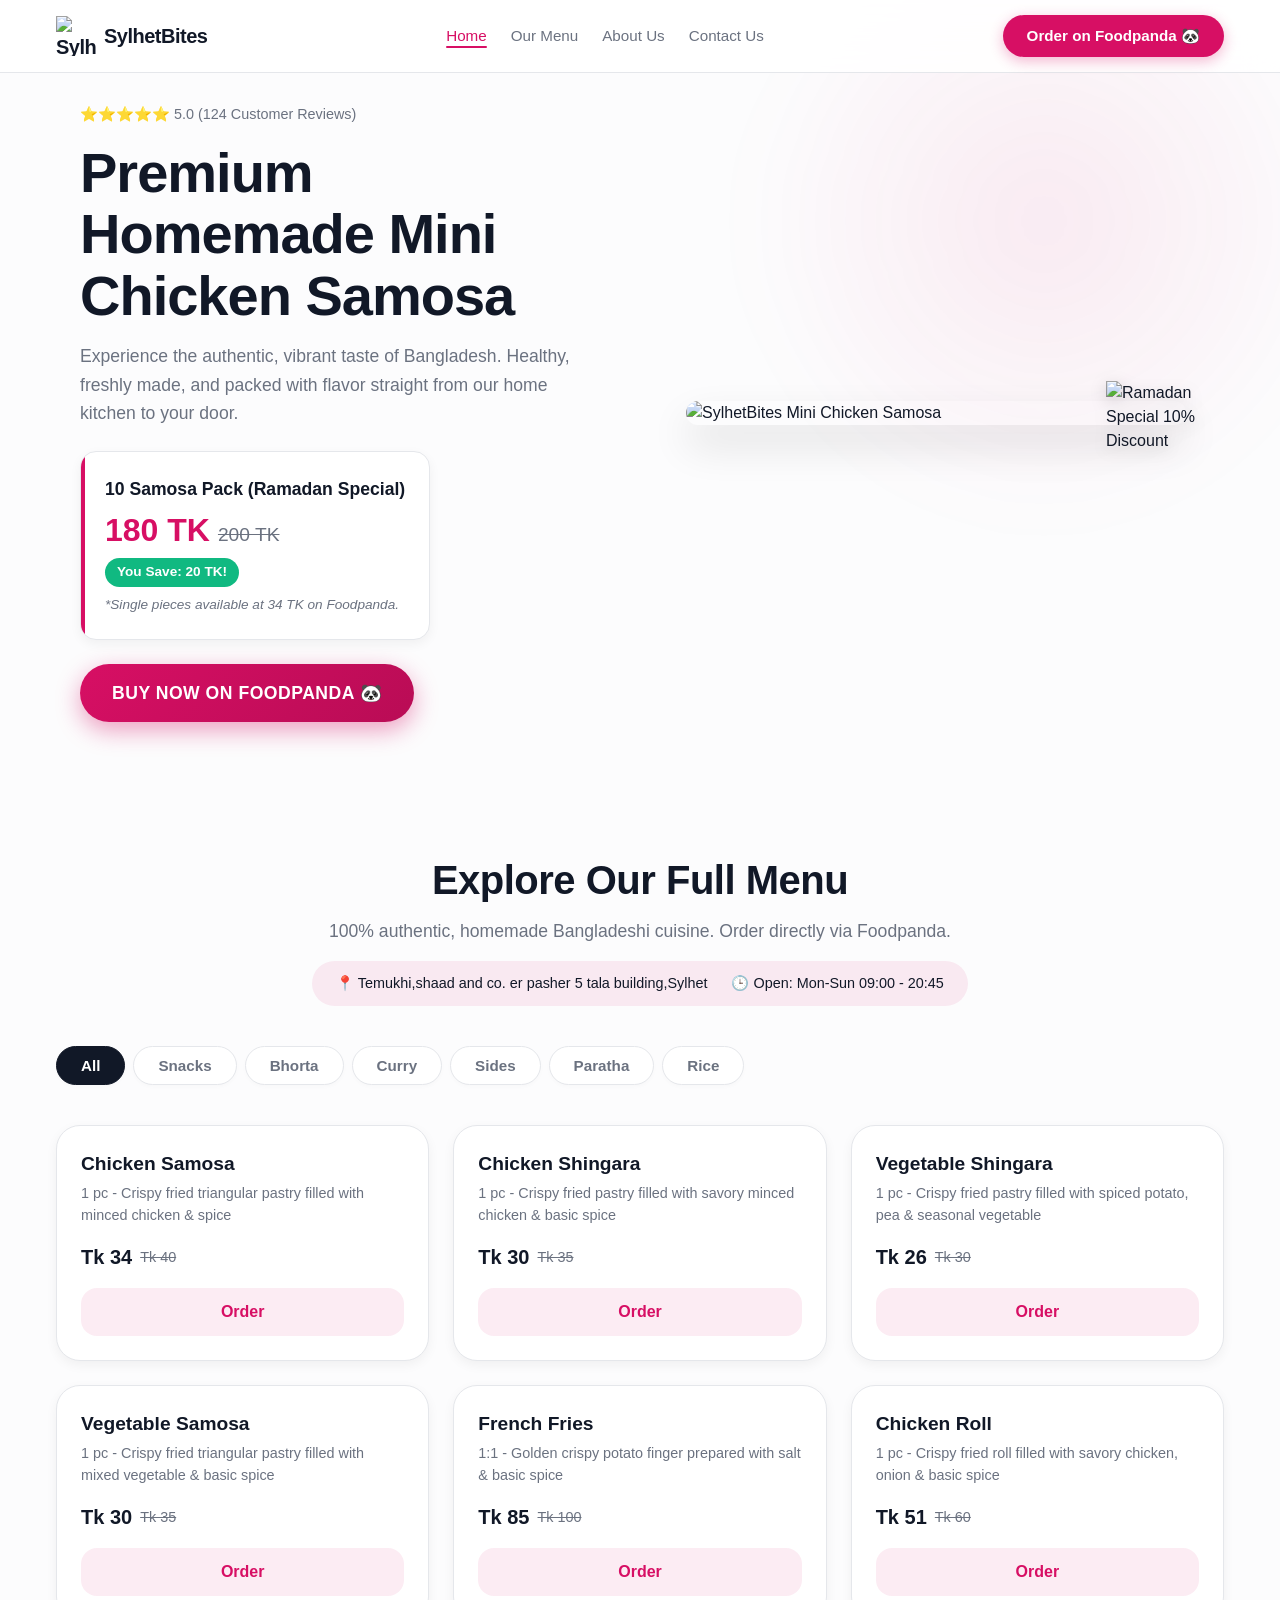
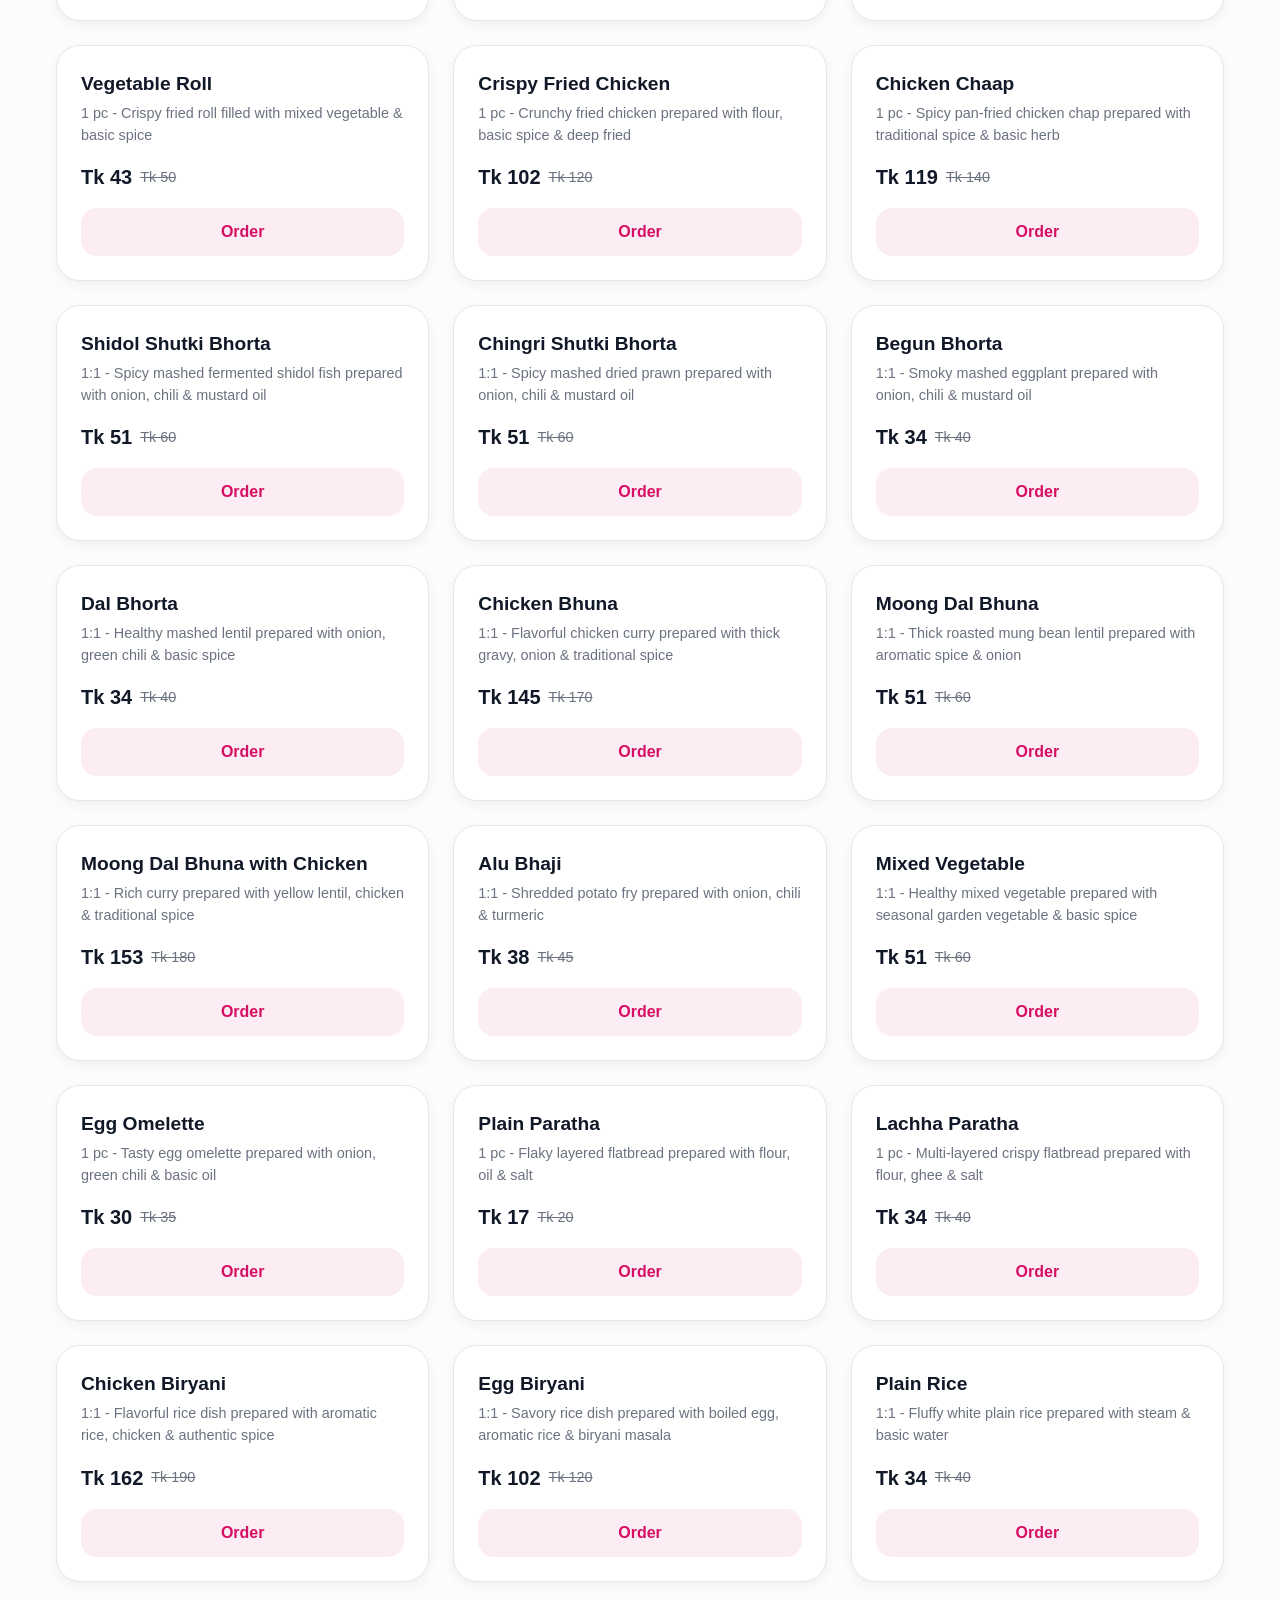
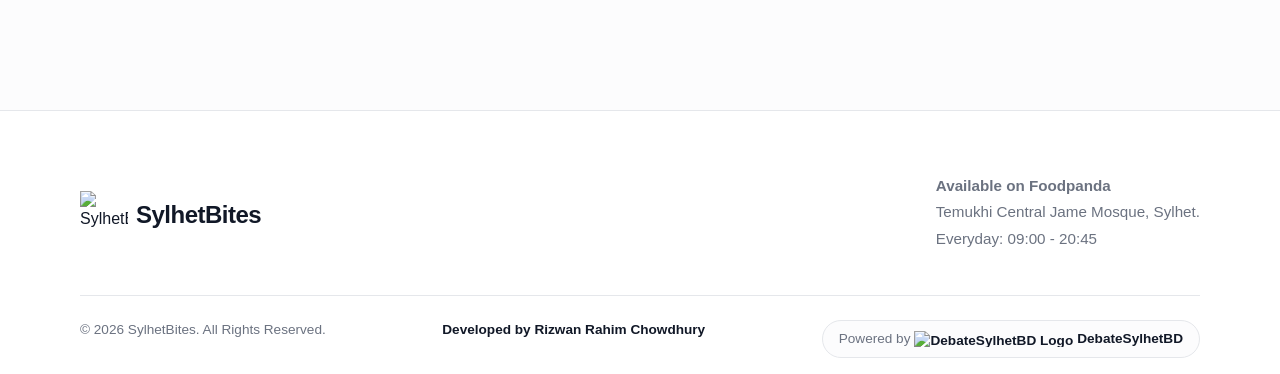
==== index.html @ 57df83c1 "Implement JSON-LD schema for SEO enhancements Add structured data for website and restaurant informa" ====
<!DOCTYPE html>
<html lang="en">
<head>
    <meta charset="UTF-8">
    <meta name="viewport" content="width=device-width, initial-scale=1.0">
    <title>SylhetBites | Authentic Homemade Premium Bangladeshi Food in Sylhet</title>
    
    <meta name="description" content="Order the best vibrant, healthy, homemade food products at a reasonable price in Sylhet. Enjoy our premium mini chicken samosas, biryani, bhorta, and curries directly via Foodpanda!">
    <meta name="keywords" content="SylhetBites, homemade food Sylhet, order food online Sylhet, chicken samosa, biryani Sylhet, Foodpanda Sylhet, Bangladeshi authentic food, healthy snacks">
    <meta name="author" content="Rizwan Rahim Chowdhury">
    <meta name="robots" content="index, follow, max-image-preview:large">
    <link rel="canonical" href="https://sylhetbites.pages.dev/">
    
    <meta property="og:type" content="restaurant.restaurant">
    <meta property="og:url" content="https://sylhetbites.pages.dev/">
    <meta property="og:title" content="SylhetBites - Premium Homemade Food in Sylhet">
    <meta property="og:description" content="Vibrant, Bangladeshi homemade healthy food. Order directly via Foodpanda for fast delivery in Sylhet.">
    <meta property="og:image" content="https://sylhetbites.pages.dev/img/vibrant-bangladeshi-homemade-healthy-mini-chiken-samosa-SylhetBites.png">

    <meta property="twitter:card" content="summary_large_image">
    <meta property="twitter:url" content="https://sylhetbites.pages.dev/">
    <meta property="twitter:title" content="SylhetBites - Premium Homemade Food">
    <meta property="twitter:description" content="Order our famous mini chicken samosas, biryani, and traditional bhortas directly on Foodpanda!">
    <meta property="twitter:image" content="https://sylhetbites.pages.dev/img/vibrant-bangladeshi-homemade-healthy-mini-chiken-samosa-SylhetBites.png">

    <link rel="icon" type="image/png" sizes="16x16" href="https://sylhetbites.pages.dev/img/favicon-16.png">
    <link rel="icon" type="image/png" sizes="32x32" href="https://sylhetbites.pages.dev/img/favicon-32.png">
    <link rel="apple-touch-icon" href="https://sylhetbites.pages.dev/img/apple-touch-icon.png">
    <link rel="icon" sizes="192x192" href="https://sylhetbites.pages.dev/img/logo-192.png">
    <link rel="icon" sizes="512x512" href="https://sylhetbites.pages.dev/img/logo-512.png">
    <link rel="icon" href="https://sylhetbites.pages.dev/img/logo.png" type="image/png">

    <link rel="stylesheet" href="main.css"> <script type="application/ld+json">
    {
      "@context": "https://schema.org",
      "@graph": [
        {
          "@type": "Restaurant",
          "@id": "https://sylhetbites.pages.dev/#restaurant",
          "name": "SylhetBites",
          "image": "https://sylhetbites.pages.dev/img/logo-512.png",
          "url": "https://sylhetbites.pages.dev/",
          "telephone": "Order via Foodpanda",
          "address": {
            "@type": "PostalAddress",
            "streetAddress": "Temukhi Central Jame Mosque",
            "addressLocality": "Sylhet",
            "addressRegion": "Sylhet Division",
            "addressCountry": "BD"
          },
          "geo": {
            "@type": "GeoCoordinates",
            "latitude": "24.8949",
            "longitude": "91.8687"
          },
          "openingHoursSpecification": [
            {
              "@type": "OpeningHoursSpecification",
              "dayOfWeek": ["Monday", "Tuesday", "Wednesday", "Thursday", "Friday", "Saturday", "Sunday"],
              "opens": "09:00",
              "closes": "20:45"
            }
          ],
          "servesCuisine": ["Asian", "Bangladeshi", "Snacks", "Curry"],
          "priceRange": "$",
          "acceptsReservations": "False",
          "menu": "https://www.foodpanda.com.bd/bn/restaurant/k932/sylhetbites"
        },
        {
          "@type": "Product",
          "name": "Healthy Mini Chicken Samosa",
          "image": "https://sylhetbites.pages.dev/img/vibrant-bangladeshi-homemade-healthy-mini-chiken-samosa-SylhetBites.png",
          "description": "Vibrant, Bangladeshi homemade healthy mini chicken samosas.",
          "sku": "SB-SAM-01",
          "offers": {
            "@type": "Offer",
            "url": "https://www.foodpanda.com.bd/bn/restaurant/k932/sylhetbites",
            "priceCurrency": "BDT",
            "price": "34",
            "priceValidUntil": "2026-12-31",
            "itemCondition": "https://schema.org/NewCondition",
            "availability": "https://schema.org/InStock"
          }
        }
      ]
    }
    </script>
    <script type="application/ld+json">
{
  "@context": "https://schema.org",
  "@graph": [
    {
      "@type": "WebSite",
      "@id": "https://sylhetbites.pages.dev/#website",
      "name": "SylhetBites",
      "alternateName": "Sylhet Bites Homemade Food",
      "url": "https://sylhetbites.pages.dev/",
      "publisher": {
        "@id": "https://sylhetbites.pages.dev/#restaurant"
      },
      "potentialAction": {
        "@type": "SearchAction",
        "target": "https://sylhetbites.pages.dev/search?q={search_term_string}",
        "query-input": "required name=search_term_string"
      }
    },
    {
      "@type": "Restaurant",
      "@id": "https://sylhetbites.pages.dev/#restaurant",
      "name": "SylhetBites",
      "image": "https://sylhetbites.pages.dev/img/logo-512.png",
      "url": "https://sylhetbites.pages.dev/",
      "telephone": "Order via Foodpanda",
      "address": {
        "@type": "PostalAddress",
        "streetAddress": "Temukhi Central Jame Mosque",
        "addressLocality": "Sylhet",
        "addressRegion": "Sylhet Division",
        "addressCountry": "BD"
      },
      "geo": {
        "@type": "GeoCoordinates",
        "latitude": "24.8949",
        "longitude": "91.8687"
      },
      "openingHoursSpecification": [
        {
          "@type": "OpeningHoursSpecification",
          "dayOfWeek": ["Monday", "Tuesday", "Wednesday", "Thursday", "Friday", "Saturday", "Sunday"],
          "opens": "09:00",
          "closes": "20:45"
        }
      ],
      "servesCuisine": ["Asian", "Bangladeshi", "Snacks", "Curry"],
      "priceRange": "$",
      "acceptsReservations": "False",
      "hasMenu": {
        "@id": "https://sylhetbites.pages.dev/#menu-data"
      },
      "aggregateRating": {
        "@type": "AggregateRating",
        "ratingValue": "5.0",
        "reviewCount": "124",
        "bestRating": "5",
        "worstRating": "1"
      },
      "review": [
        {
          "@type": "Review",
          "author": {
            "@type": "Person",
            "name": "Verified Customer"
          },
          "datePublished": "2026-03-15",
          "reviewRating": {
            "@type": "Rating",
            "ratingValue": "5"
          },
          "reviewBody": "The best homemade chicken samosas in Sylhet. Fast delivery via Foodpanda!"
        }
      ]
    },
    {
      "@type": "Product",
      "@id": "https://sylhetbites.pages.dev/#featured-product",
      "name": "Healthy Mini Chicken Samosa",
      "image": "https://sylhetbites.pages.dev/img/vibrant-bangladeshi-homemade-healthy-mini-chiken-samosa-SylhetBites.png",
      "description": "Vibrant, Bangladeshi homemade healthy mini chicken samosas.",
      "sku": "SB-SAM-01",
      "offers": {
        "@type": "Offer",
        "url": "https://www.foodpanda.com.bd/bn/restaurant/k932/sylhetbites",
        "priceCurrency": "BDT",
        "price": "34",
        "priceValidUntil": "2026-12-31",
        "itemCondition": "https://schema.org/NewCondition",
        "availability": "https://schema.org/InStock"
      }
    },
    {
      "@type": "BreadcrumbList",
      "@id": "https://sylhetbites.pages.dev/#breadcrumb",
      "itemListElement": [
        {
          "@type": "ListItem",
          "position": 1,
          "name": "Home",
          "item": "https://sylhetbites.pages.dev/"
        },
        {
          "@type": "ListItem",
          "position": 2,
          "name": "Our Menu",
          "item": "https://sylhetbites.pages.dev/#menu"
        }
      ]
    },
    {
      "@type": "FAQPage",
      "@id": "https://sylhetbites.pages.dev/#faq",
      "mainEntity": [
        {
          "@type": "Question",
          "name": "How do I order food from SylhetBites?",
          "acceptedAnswer": {
            "@type": "Answer",
            "text": "We have partnered with Foodpanda for fast and reliable delivery. You can order all our authentic homemade snacks, curries, and biryani directly through our Foodpanda restaurant page."
          }
        },
        {
          "@type": "Question",
          "name": "What are your opening hours in Sylhet?",
          "acceptedAnswer": {
            "@type": "Answer",
            "text": "SylhetBites is open every day from 09:00 AM to 08:45 PM."
          }
        },
        {
          "@type": "Question",
          "name": "Where is SylhetBites located?",
          "acceptedAnswer": {
            "@type": "Answer",
            "text": "Our home-based kitchen is located near the Temukhi Central Jame Mosque in Sylhet, Bangladesh."
          }
        }
      ]
    },
    {
      "@type": "Menu",
      "@id": "https://sylhetbites.pages.dev/#menu-data",
      "name": "SylhetBites Full Foodpanda Menu",
      "url": "https://www.foodpanda.com.bd/bn/restaurant/k932/sylhetbites",
      "hasMenuSection": [
        {
          "@type": "MenuSection",
          "name": "Snacks",
          "hasMenuItem": [
            { "@type": "MenuItem", "name": "Chicken Samosa", "offers": { "@type": "Offer", "price": "34", "priceCurrency": "BDT" } },
            { "@type": "MenuItem", "name": "Chicken Shingara", "offers": { "@type": "Offer", "price": "30", "priceCurrency": "BDT" } },
            { "@type": "MenuItem", "name": "Vegetable Shingara", "offers": { "@type": "Offer", "price": "26", "priceCurrency": "BDT" } },
            { "@type": "MenuItem", "name": "Vegetable Samosa", "offers": { "@type": "Offer", "price": "30", "priceCurrency": "BDT" } },
            { "@type": "MenuItem", "name": "French Fries", "offers": { "@type": "Offer", "price": "85", "priceCurrency": "BDT" } },
            { "@type": "MenuItem", "name": "Chicken Roll", "offers": { "@type": "Offer", "price": "51", "priceCurrency": "BDT" } },
            { "@type": "MenuItem", "name": "Vegetable Roll", "offers": { "@type": "Offer", "price": "43", "priceCurrency": "BDT" } },
            { "@type": "MenuItem", "name": "Crispy Fried Chicken", "offers": { "@type": "Offer", "price": "102", "priceCurrency": "BDT" } },
            { "@type": "MenuItem", "name": "Chicken Chaap", "offers": { "@type": "Offer", "price": "119", "priceCurrency": "BDT" } }
          ]
        },
        {
          "@type": "MenuSection",
          "name": "Bhorta",
          "hasMenuItem": [
            { "@type": "MenuItem", "name": "Shidol Shutki Bhorta", "offers": { "@type": "Offer", "price": "51", "priceCurrency": "BDT" } },
            { "@type": "MenuItem", "name": "Chingri Shutki Bhorta", "offers": { "@type": "Offer", "price": "51", "priceCurrency": "BDT" } },
            { "@type": "MenuItem", "name": "Begun Bhorta", "offers": { "@type": "Offer", "price": "34", "priceCurrency": "BDT" } },
            { "@type": "MenuItem", "name": "Dal Bhorta", "offers": { "@type": "Offer", "price": "34", "priceCurrency": "BDT" } }
          ]
        },
        {
          "@type": "MenuSection",
          "name": "Curry",
          "hasMenuItem": [
            { "@type": "MenuItem", "name": "Chicken Bhuna", "offers": { "@type": "Offer", "price": "145", "priceCurrency": "BDT" } },
            { "@type": "MenuItem", "name": "Moong Dal Bhuna", "offers": { "@type": "Offer", "price": "51", "priceCurrency": "BDT" } },
            { "@type": "MenuItem", "name": "Moong Dal Bhuna with Chicken", "offers": { "@type": "Offer", "price": "153", "priceCurrency": "BDT" } }
          ]
        },
        {
          "@type": "MenuSection",
          "name": "Sides",
          "hasMenuItem": [
            { "@type": "MenuItem", "name": "Alu Bhaji", "offers": { "@type": "Offer", "price": "38", "priceCurrency": "BDT" } },
            { "@type": "MenuItem", "name": "Mixed Vegetable", "offers": { "@type": "Offer", "price": "51", "priceCurrency": "BDT" } },
            { "@type": "MenuItem", "name": "Egg Omelette", "offers": { "@type": "Offer", "price": "30", "priceCurrency": "BDT" } }
          ]
        },
        {
          "@type": "MenuSection",
          "name": "Rice & Paratha",
          "hasMenuItem": [
            { "@type": "MenuItem", "name": "Chicken Biryani", "offers": { "@type": "Offer", "price": "162", "priceCurrency": "BDT" } },
            { "@type": "MenuItem", "name": "Egg Biryani", "offers": { "@type": "Offer", "price": "102", "priceCurrency": "BDT" } },
            { "@type": "MenuItem", "name": "Plain Rice", "offers": { "@type": "Offer", "price": "34", "priceCurrency": "BDT" } },
            { "@type": "MenuItem", "name": "Plain Paratha", "offers": { "@type": "Offer", "price": "17", "priceCurrency": "BDT" } },
            { "@type": "MenuItem", "name": "Lachha Paratha", "offers": { "@type": "Offer", "price": "34", "priceCurrency": "BDT" } }
          ]
        }
      ]
    }
  ]
}
</script>

</head>
<body>

    <nav class="navbar">
        <div class="nav-container">
            <a href="https://sylhetbites.pages.dev/" class="brand">
                <img src="https://sylhetbites.pages.dev/img/logo.png" alt="SylhetBites Logo" class="nav-logo">
                SylhetBites
            </a>
            
            <div class="mobile-menu-btn" id="mobile-menu-btn">
                <span></span><span></span><span></span>
            </div>

            <ul class="nav-links" id="nav-links">
                <li><a href="#home" class="active">Home</a></li>
                <li><a href="#menu">Our Menu</a></li>
                <li><a href="https://sylhetbites.pages.dev/general/about-us/">About Us</a></li>
                <li><a href="https://sylhetbites.pages.dev/general/contact-us/">Contact Us</a></li>
            </ul>
            <a href="https://www.foodpanda.com.bd/bn/restaurant/k932/sylhetbites" target="_blank" class="nav-cta-btn">Order on Foodpanda 🐼</a>
        </div>
    </nav>

    <main id="home" class="hero-section">
        <div class="bg-watermark"></div>
        <div class="container hero-grid">
            <div class="product-image-container">
                <img src="https://sylhetbites.pages.dev/img/vibrant-bangladeshi-homemade-healthy-mini-chiken-samosa-SylhetBites.png" alt="SylhetBites Mini Chicken Samosa" class="main-product-img">
                <img src="https://i.imgur.com/lBrwXl2.png" alt="Ramadan Special 10% Discount" class="promo-badge">
            </div>

            <div class="product-info">
                <div class="rating">⭐⭐⭐⭐⭐ <span class="rating-text">5.0 (124 Customer Reviews)</span></div>
                <h1 class="product-title">Premium Homemade Mini Chicken Samosa</h1>
                <p class="product-desc">Experience the authentic, vibrant taste of Bangladesh. Healthy, freshly made, and packed with flavor straight from our home kitchen to your door.</p>
                
                <div class="price-box">
                    <span class="pack-size">10 Samosa Pack (Ramadan Special)</span>
                    <div class="prices">
                        <span class="current-price">180 TK</span>
                        <span class="regular-price">200 TK</span>
                    </div>
                    <span class="save-badge">You Save: 20 TK!</span>
                    <p class="delivery-note">*Single pieces available at 34 TK on Foodpanda.</p>
                </div>

                <a href="https://www.foodpanda.com.bd/bn/restaurant/k932/sylhetbites" target="_blank" class="hero-cta-btn">
                    Buy Now on Foodpanda 🐼
                </a>
            </div>
        </div>
    </main>

    <section id="menu" class="menu-section container">
        <div class="section-header">
            <h2>Explore Our Full Menu</h2>
            <p>100% authentic, homemade Bangladeshi cuisine. Order directly via Foodpanda.</p>
            <div class="restaurant-info">
                <span>📍 Temukhi,shaad and co. er pasher 5 tala building,Sylhet</span>
                <span>🕒 Open: Mon-Sun 09:00 - 20:45</span>
            </div>
        </div>

        <div class="menu-filters">
            <button class="filter-btn active" data-filter="all">All</button>
            <button class="filter-btn" data-filter="snacks">Snacks</button>
            <button class="filter-btn" data-filter="bhorta">Bhorta</button>
            <button class="filter-btn" data-filter="curry">Curry</button>
            <button class="filter-btn" data-filter="sides">Sides</button>
            <button class="filter-btn" data-filter="paratha">Paratha</button>
            <button class="filter-btn" data-filter="rice">Rice</button>
        </div>

        <div class="menu-grid" id="menu-grid">
            <div class="menu-item" data-category="snacks">
                <h3>Chicken Samosa</h3>
                <p>1 pc - Crispy fried triangular pastry filled with minced chicken & spice</p>
                <div class="price-wrap">
                    <span class="price-discount">Tk 34</span>
                    <span class="price-regular">Tk 40</span>
                </div>
                <a href="https://www.foodpanda.com.bd/bn/restaurant/k932/sylhetbites" target="_blank" class="item-order-btn">Order</a>
            </div>
            <div class="menu-item" data-category="snacks">
                <h3>Chicken Shingara</h3>
                <p>1 pc - Crispy fried pastry filled with savory minced chicken & basic spice</p>
                <div class="price-wrap">
                    <span class="price-discount">Tk 30</span>
                    <span class="price-regular">Tk 35</span>
                </div>
                <a href="https://www.foodpanda.com.bd/bn/restaurant/k932/sylhetbites" target="_blank" class="item-order-btn">Order</a>
            </div>
            <div class="menu-item" data-category="snacks">
                <h3>Vegetable Shingara</h3>
                <p>1 pc - Crispy fried pastry filled with spiced potato, pea & seasonal vegetable</p>
                <div class="price-wrap">
                    <span class="price-discount">Tk 26</span>
                    <span class="price-regular">Tk 30</span>
                </div>
                <a href="https://www.foodpanda.com.bd/bn/restaurant/k932/sylhetbites" target="_blank" class="item-order-btn">Order</a>
            </div>
            <div class="menu-item" data-category="snacks">
                <h3>Vegetable Samosa</h3>
                <p>1 pc - Crispy fried triangular pastry filled with mixed vegetable & basic spice</p>
                <div class="price-wrap">
                    <span class="price-discount">Tk 30</span>
                    <span class="price-regular">Tk 35</span>
                </div>
                <a href="https://www.foodpanda.com.bd/bn/restaurant/k932/sylhetbites" target="_blank" class="item-order-btn">Order</a>
            </div>
            <div class="menu-item" data-category="snacks">
                <h3>French Fries</h3>
                <p>1:1 - Golden crispy potato finger prepared with salt & basic spice</p>
                <div class="price-wrap">
                    <span class="price-discount">Tk 85</span>
                    <span class="price-regular">Tk 100</span>
                </div>
                <a href="https://www.foodpanda.com.bd/bn/restaurant/k932/sylhetbites" target="_blank" class="item-order-btn">Order</a>
            </div>
            <div class="menu-item" data-category="snacks">
                <h3>Chicken Roll</h3>
                <p>1 pc - Crispy fried roll filled with savory chicken, onion & basic spice</p>
                <div class="price-wrap">
                    <span class="price-discount">Tk 51</span>
                    <span class="price-regular">Tk 60</span>
                </div>
                <a href="https://www.foodpanda.com.bd/bn/restaurant/k932/sylhetbites" target="_blank" class="item-order-btn">Order</a>
            </div>
            <div class="menu-item" data-category="snacks">
                <h3>Vegetable Roll</h3>
                <p>1 pc - Crispy fried roll filled with mixed vegetable & basic spice</p>
                <div class="price-wrap">
                    <span class="price-discount">Tk 43</span>
                    <span class="price-regular">Tk 50</span>
                </div>
                <a href="https://www.foodpanda.com.bd/bn/restaurant/k932/sylhetbites" target="_blank" class="item-order-btn">Order</a>
            </div>
            <div class="menu-item" data-category="snacks">
                <h3>Crispy Fried Chicken</h3>
                <p>1 pc - Crunchy fried chicken prepared with flour, basic spice & deep fried</p>
                <div class="price-wrap">
                    <span class="price-discount">Tk 102</span>
                    <span class="price-regular">Tk 120</span>
                </div>
                <a href="https://www.foodpanda.com.bd/bn/restaurant/k932/sylhetbites" target="_blank" class="item-order-btn">Order</a>
            </div>
            <div class="menu-item" data-category="snacks">
                <h3>Chicken Chaap</h3>
                <p>1 pc - Spicy pan-fried chicken chap prepared with traditional spice & basic herb</p>
                <div class="price-wrap">
                    <span class="price-discount">Tk 119</span>
                    <span class="price-regular">Tk 140</span>
                </div>
                <a href="https://www.foodpanda.com.bd/bn/restaurant/k932/sylhetbites" target="_blank" class="item-order-btn">Order</a>
            </div>

            <div class="menu-item" data-category="bhorta">
                <h3>Shidol Shutki Bhorta</h3>
                <p>1:1 - Spicy mashed fermented shidol fish prepared with onion, chili & mustard oil</p>
                <div class="price-wrap">
                    <span class="price-discount">Tk 51</span>
                    <span class="price-regular">Tk 60</span>
                </div>
                <a href="https://www.foodpanda.com.bd/bn/restaurant/k932/sylhetbites" target="_blank" class="item-order-btn">Order</a>
            </div>
            <div class="menu-item" data-category="bhorta">
                <h3>Chingri Shutki Bhorta</h3>
                <p>1:1 - Spicy mashed dried prawn prepared with onion, chili & mustard oil</p>
                <div class="price-wrap">
                    <span class="price-discount">Tk 51</span>
                    <span class="price-regular">Tk 60</span>
                </div>
                <a href="https://www.foodpanda.com.bd/bn/restaurant/k932/sylhetbites" target="_blank" class="item-order-btn">Order</a>
            </div>
            <div class="menu-item" data-category="bhorta">
                <h3>Begun Bhorta</h3>
                <p>1:1 - Smoky mashed eggplant prepared with onion, chili & mustard oil</p>
                <div class="price-wrap">
                    <span class="price-discount">Tk 34</span>
                    <span class="price-regular">Tk 40</span>
                </div>
                <a href="https://www.foodpanda.com.bd/bn/restaurant/k932/sylhetbites" target="_blank" class="item-order-btn">Order</a>
            </div>
            <div class="menu-item" data-category="bhorta">
                <h3>Dal Bhorta</h3>
                <p>1:1 - Healthy mashed lentil prepared with onion, green chili & basic spice</p>
                <div class="price-wrap">
                    <span class="price-discount">Tk 34</span>
                    <span class="price-regular">Tk 40</span>
                </div>
                <a href="https://www.foodpanda.com.bd/bn/restaurant/k932/sylhetbites" target="_blank" class="item-order-btn">Order</a>
            </div>

            <div class="menu-item" data-category="curry">
                <h3>Chicken Bhuna</h3>
                <p>1:1 - Flavorful chicken curry prepared with thick gravy, onion & traditional spice</p>
                <div class="price-wrap">
                    <span class="price-discount">Tk 145</span>
                    <span class="price-regular">Tk 170</span>
                </div>
                <a href="https://www.foodpanda.com.bd/bn/restaurant/k932/sylhetbites" target="_blank" class="item-order-btn">Order</a>
            </div>
            <div class="menu-item" data-category="curry">
                <h3>Moong Dal Bhuna</h3>
                <p>1:1 - Thick roasted mung bean lentil prepared with aromatic spice & onion</p>
                <div class="price-wrap">
                    <span class="price-discount">Tk 51</span>
                    <span class="price-regular">Tk 60</span>
                </div>
                <a href="https://www.foodpanda.com.bd/bn/restaurant/k932/sylhetbites" target="_blank" class="item-order-btn">Order</a>
            </div>
            <div class="menu-item" data-category="curry">
                <h3>Moong Dal Bhuna with Chicken</h3>
                <p>1:1 - Rich curry prepared with yellow lentil, chicken & traditional spice</p>
                <div class="price-wrap">
                    <span class="price-discount">Tk 153</span>
                    <span class="price-regular">Tk 180</span>
                </div>
                <a href="https://www.foodpanda.com.bd/bn/restaurant/k932/sylhetbites" target="_blank" class="item-order-btn">Order</a>
            </div>

            <div class="menu-item" data-category="sides">
                <h3>Alu Bhaji</h3>
                <p>1:1 - Shredded potato fry prepared with onion, chili & turmeric</p>
                <div class="price-wrap">
                    <span class="price-discount">Tk 38</span>
                    <span class="price-regular">Tk 45</span>
                </div>
                <a href="https://www.foodpanda.com.bd/bn/restaurant/k932/sylhetbites" target="_blank" class="item-order-btn">Order</a>
            </div>
            <div class="menu-item" data-category="sides">
                <h3>Mixed Vegetable</h3>
                <p>1:1 - Healthy mixed vegetable prepared with seasonal garden vegetable & basic spice</p>
                <div class="price-wrap">
                    <span class="price-discount">Tk 51</span>
                    <span class="price-regular">Tk 60</span>
                </div>
                <a href="https://www.foodpanda.com.bd/bn/restaurant/k932/sylhetbites" target="_blank" class="item-order-btn">Order</a>
            </div>
            <div class="menu-item" data-category="sides">
                <h3>Egg Omelette</h3>
                <p>1 pc - Tasty egg omelette prepared with onion, green chili & basic oil</p>
                <div class="price-wrap">
                    <span class="price-discount">Tk 30</span>
                    <span class="price-regular">Tk 35</span>
                </div>
                <a href="https://www.foodpanda.com.bd/bn/restaurant/k932/sylhetbites" target="_blank" class="item-order-btn">Order</a>
            </div>

            <div class="menu-item" data-category="paratha">
                <h3>Plain Paratha</h3>
                <p>1 pc - Flaky layered flatbread prepared with flour, oil & salt</p>
                <div class="price-wrap">
                    <span class="price-discount">Tk 17</span>
                    <span class="price-regular">Tk 20</span>
                </div>
                <a href="https://www.foodpanda.com.bd/bn/restaurant/k932/sylhetbites" target="_blank" class="item-order-btn">Order</a>
            </div>
            <div class="menu-item" data-category="paratha">
                <h3>Lachha Paratha</h3>
                <p>1 pc - Multi-layered crispy flatbread prepared with flour, ghee & salt</p>
                <div class="price-wrap">
                    <span class="price-discount">Tk 34</span>
                    <span class="price-regular">Tk 40</span>
                </div>
                <a href="https://www.foodpanda.com.bd/bn/restaurant/k932/sylhetbites" target="_blank" class="item-order-btn">Order</a>
            </div>

            <div class="menu-item" data-category="rice">
                <h3>Chicken Biryani</h3>
                <p>1:1 - Flavorful rice dish prepared with aromatic rice, chicken & authentic spice</p>
                <div class="price-wrap">
                    <span class="price-discount">Tk 162</span>
                    <span class="price-regular">Tk 190</span>
                </div>
                <a href="https://www.foodpanda.com.bd/bn/restaurant/k932/sylhetbites" target="_blank" class="item-order-btn">Order</a>
            </div>
            <div class="menu-item" data-category="rice">
                <h3>Egg Biryani</h3>
                <p>1:1 - Savory rice dish prepared with boiled egg, aromatic rice & biryani masala</p>
                <div class="price-wrap">
                    <span class="price-discount">Tk 102</span>
                    <span class="price-regular">Tk 120</span>
                </div>
                <a href="https://www.foodpanda.com.bd/bn/restaurant/k932/sylhetbites" target="_blank" class="item-order-btn">Order</a>
            </div>
            <div class="menu-item" data-category="rice">
                <h3>Plain Rice</h3>
                <p>1:1 - Fluffy white plain rice prepared with steam & basic water</p>
                <div class="price-wrap">
                    <span class="price-discount">Tk 34</span>
                    <span class="price-regular">Tk 40</span>
                </div>
                <a href="https://www.foodpanda.com.bd/bn/restaurant/k932/sylhetbites" target="_blank" class="item-order-btn">Order</a>
            </div>

        </div>
    </section>

    <footer class="main-footer">
        <div class="footer-content container">
            <div class="footer-top">
                <div class="brand-footer">
                    <img src="https://sylhetbites.pages.dev/img/logo.png" alt="SylhetBites" class="footer-brand-img">
                    <h3>SylhetBites</h3>
                </div>
                <div class="footer-links">
                    <p><strong>Available on Foodpanda</strong></p>
                    <p>Temukhi Central Jame Mosque, Sylhet.</p>
                    <p>Everyday: 09:00 - 20:45</p>
                </div>
            </div>
            <hr>
            <div class="footer-bottom">
                <p>&copy; 2026 SylhetBites. All Rights Reserved.</p>
                <p class="author">Developed by Rizwan Rahim Chowdhury</p>
                <div class="powered-by">
                    <span>Powered by</span>
                    <a href="https://debatesylhetbd.onrender.com" target="_blank">
                        <img src="https://debatesylhetbd.onrender.com/logo.png" alt="DebateSylhetBD Logo" class="footer-logo">
                        DebateSylhetBD
                    </a>
                </div>
            </div>
        </div>
    </footer>

    <script src="main.js"></script>
</body>
</html>
---- main.css ----
/* ==========================================================================
   SylhetBites - Ultra-Premium Production Stylesheet
   Author: Rizwan Rahim Chowdhury
   Version: 1.0.0
   Description: World-class, mobile-first, highly optimized CSS for Cloudflare Pages.
   Features: Glassmorphism, CSS Variables, Dark Mode, App-like UI, Fluid Typography.
   ========================================================================== */

/* --- 1. CSS Variables & Theme Configuration --- */
:root {
  /* Color Palette - Inspired by premium food apps (Foodpanda/Apple) */
  --color-primary: #d70f64;       /* Foodpanda vibrant pink/red */
  --color-primary-hover: #b90c55;
  --color-primary-light: rgba(215, 15, 100, 0.08);
  --color-secondary: #0f172a;     /* Deep elegant dark */
  --color-accent: #f59e0b;        /* Warm gold for ratings/badges */
  --color-success: #10b981;
  
  /* Light Theme Defaults */
  --bg-main: #fcfcfd;
  --bg-surface: #ffffff;
  --bg-glass: rgba(255, 255, 255, 0.85);
  --text-main: #111827;
  --text-muted: #6b7280;
  --border-color: #e5e7eb;
  
  /* Shadows - Soft, Apple-like elevation */
  --shadow-sm: 0 2px 4px rgba(0, 0, 0, 0.02);
  --shadow-md: 0 4px 12px rgba(0, 0, 0, 0.05);
  --shadow-lg: 0 12px 24px rgba(0, 0, 0, 0.08);
  --shadow-hover: 0 20px 40px rgba(0, 0, 0, 0.12);
  
  /* Typography */
  --font-sans: -apple-system, BlinkMacSystemFont, "SF Pro Text", "Segoe UI", Roboto, Helvetica, Arial, sans-serif;
  
  /* Border Radius - Modern rounded UI */
  --radius-sm: 8px;
  --radius-md: 16px;
  --radius-lg: 24px;
  --radius-pill: 9999px;
  
  /* Spacing & Layout */
  --space-xs: 4px;
  --space-sm: 8px;
  --space-md: 16px;
  --space-lg: 24px;
  --space-xl: 40px;
  --space-2xl: 64px;
  --max-width: 1200px;
  
  /* Transitions */
  --transition-fast: 0.15s ease;
  --transition-normal: 0.3s cubic-bezier(0.4, 0, 0.2, 1);
  --transition-bounce: 0.5s cubic-bezier(0.34, 1.56, 0.64, 1);
}

/* --- Dark Mode Auto-Switch --- */
@media (prefers-color-scheme: dark) {
  :root {
    --bg-main: #0b0f19;
    --bg-surface: #131b2c;
    --bg-glass: rgba(11, 15, 25, 0.85);
    --text-main: #f8fafc;
    --text-muted: #94a3b8;
    --border-color: #1e293b;
    --shadow-sm: 0 2px 4px rgba(0, 0, 0, 0.2);
    --shadow-md: 0 4px 12px rgba(0, 0, 0, 0.3);
    --shadow-lg: 0 12px 24px rgba(0, 0, 0, 0.4);
    --shadow-hover: 0 20px 40px rgba(0, 0, 0, 0.5);
    --color-primary-light: rgba(215, 15, 100, 0.15);
  }
}

/* --- 2. CSS Reset & Base Styles --- */
*, *::before, *::after {
  box-sizing: border-box;
  margin: 0;
  padding: 0;
}

html {
  font-family: var(--font-sans);
  scroll-behavior: smooth;
  -webkit-font-smoothing: antialiased;
  -moz-osx-font-smoothing: grayscale;
  background-color: var(--bg-main);
  color: var(--text-main);
  line-height: 1.5;
}

body {
  overflow-x: hidden;
}

a {
  text-decoration: none;
  color: inherit;
  transition: var(--transition-normal);
}

img {
  max-width: 100%;
  height: auto;
  display: block;
}

button {
  font-family: inherit;
  cursor: pointer;
  border: none;
  background: none;
}

button:focus-visible, a:focus-visible {
  outline: 2px solid var(--color-primary);
  outline-offset: 4px;
}

/* --- 3. Layout Utilities --- */
.container {
  width: 100%;
  max-width: var(--max-width);
  margin: 0 auto;
  padding: 0 var(--space-md);
}

@media (min-width: 768px) {
  .container { padding: 0 var(--space-lg); }
}

@media (min-width: 1024px) {
  .container { padding: 0 var(--space-xl); }
}

/* --- 4. Animations --- */
@keyframes fadeInUp {
  from { opacity: 0; transform: translateY(20px); }
  to { opacity: 1; transform: translateY(0); }
}

@keyframes float {
  0% { transform: translateY(0px); }
  50% { transform: translateY(-10px); }
  100% { transform: translateY(0px); }
}

/* --- 5. Components --- */

/* Navbar (Glassmorphism) */
.navbar {
  position: fixed;
  top: 0;
  left: 0;
  width: 100%;
  background: var(--bg-glass);
  backdrop-filter: blur(16px);
  -webkit-backdrop-filter: blur(16px);
  border-bottom: 1px solid var(--border-color);
  z-index: 1000;
  transition: var(--transition-normal);
}

.nav-container {
  display: flex;
  align-items: center;
  justify-content: space-between;
  height: 72px;
  max-width: var(--max-width);
  margin: 0 auto;
  padding: 0 var(--space-md);
}

.brand {
  display: flex;
  align-items: center;
  gap: var(--space-sm);
  font-size: 1.25rem;
  font-weight: 700;
  color: var(--text-main);
  letter-spacing: -0.5px;
}

.nav-logo {
  height: 40px;
  width: 40px;
  object-fit: contain;
}

.nav-links {
  display: none; /* Mobile first: hidden by default */
  list-style: none;
  gap: var(--space-lg);
}
.nav-links.active {
  display: flex;
  flex-direction: column;
  position: absolute;
  top: 72px;
  left: 0;
  width: 100%;
  background: var(--bg-surface);
  padding: 20px;
  gap: 16px;
  box-shadow: var(--shadow-lg);
  z-index: 999;
}
.nav-links a {
  font-weight: 500;
  color: var(--text-muted);
  font-size: 0.95rem;
  position: relative;
}

.nav-links a:hover, .nav-links a.active {
  color: var(--color-primary);
}

.nav-links a::after {
  content: '';
  position: absolute;
  bottom: -4px;
  left: 0;
  width: 0%;
  height: 2px;
  background-color: var(--color-primary);
  transition: var(--transition-normal);
  border-radius: var(--radius-pill);
}

.nav-links a:hover::after, .nav-links a.active::after {
  width: 100%;
}

.nav-cta-btn {
  display: none;
  background-color: var(--color-primary);
  color: #ffffff !important;
  padding: 10px 24px;
  border-radius: var(--radius-pill);
  font-weight: 600;
  font-size: 0.95rem;
  box-shadow: 0 4px 14px rgba(215, 15, 100, 0.3);
  transition: var(--transition-normal);
}

.nav-cta-btn:hover {
  background-color: var(--color-primary-hover);
  transform: translateY(-2px);
  box-shadow: 0 6px 20px rgba(215, 15, 100, 0.4);
}

/* Mobile Menu Button */
.mobile-menu-btn {
  display: flex;
  flex-direction: column;
  gap: 5px;
  cursor: pointer;
  padding: 5px;
}

.mobile-menu-btn span {
  display: block;
  width: 24px;
  height: 2px;
  background-color: var(--text-main);
  border-radius: var(--radius-pill);
  transition: var(--transition-normal);
}

/* Hero Section */
.hero-section {
  padding-top: 104px; /* Account for sticky nav */
  padding-bottom: var(--space-2xl);
  position: relative;
  overflow: hidden;
}

.bg-watermark {
  position: absolute;
  top: -10%;
  right: -5%;
  width: 600px;
  height: 600px;
  background: radial-gradient(circle, var(--color-primary-light) 0%, transparent 70%);
  border-radius: 50%;
  z-index: -1;
  filter: blur(40px);
}

.hero-grid {
  display: grid;
  grid-template-columns: 1fr;
  gap: var(--space-xl);
  align-items: center;
  animation: fadeInUp 0.8s ease-out;
}

.product-image-container {
  position: relative;
  width: 100%;
  max-width: 500px;
  margin: 0 auto;
}

.main-product-img {
  width: 100%;
  height: auto;
  border-radius: var(--radius-lg);
  box-shadow: var(--shadow-hover);
  animation: float 6s ease-in-out infinite;
  object-fit: cover;
}

.promo-badge {
  position: absolute;
  top: -20px;
  right: -20px;
  width: 100px;
  filter: drop-shadow(0 4px 8px rgba(0,0,0,0.15));
  animation: float 4s ease-in-out infinite reverse;
}

.product-info {
  display: flex;
  flex-direction: column;
  gap: var(--space-md);
}

.rating {
  font-size: 0.9rem;
  color: var(--color-accent);
  display: flex;
  align-items: center;
  gap: var(--space-xs);
  font-weight: 600;
}

.rating-text {
  color: var(--text-muted);
  font-weight: 400;
}

.product-title {
  font-size: clamp(2rem, 5vw, 3.5rem);
  line-height: 1.1;
  font-weight: 800;
  letter-spacing: -1px;
  color: var(--text-main);
}

.product-desc {
  font-size: 1.1rem;
  color: var(--text-muted);
  line-height: 1.6;
  max-width: 90%;
}

.price-box {
  background: var(--bg-surface);
  border: 1px solid var(--border-color);
  border-radius: var(--radius-md);
  padding: var(--space-lg);
  box-shadow: var(--shadow-md);
  margin-top: var(--space-sm);
  position: relative;
  overflow: hidden;
}

.price-box::before {
  content: '';
  position: absolute;
  top: 0; left: 0; width: 4px; height: 100%;
  background: var(--color-primary);
}

.pack-size {
  display: block;
  font-weight: 600;
  font-size: 1.1rem;
  margin-bottom: var(--space-xs);
  color: var(--text-main);
}

.prices {
  display: flex;
  align-items: baseline;
  gap: var(--space-sm);
  margin-bottom: var(--space-xs);
}

.current-price {
  font-size: 2rem;
  font-weight: 800;
  color: var(--color-primary);
}

.regular-price {
  font-size: 1.2rem;
  color: var(--text-muted);
  text-decoration: line-through;
}

.save-badge {
  display: inline-block;
  background: var(--color-success);
  color: white;
  padding: 4px 12px;
  border-radius: var(--radius-pill);
  font-size: 0.85rem;
  font-weight: 700;
  margin-bottom: var(--space-sm);
}

.delivery-note {
  font-size: 0.85rem;
  color: var(--text-muted);
  font-style: italic;
}

.hero-cta-btn {
  display: inline-flex;
  align-items: center;
  justify-content: center;
  background: linear-gradient(135deg, var(--color-primary) 0%, var(--color-primary-hover) 100%);
  color: #ffffff !important;
  padding: 16px 32px;
  border-radius: var(--radius-pill);
  font-size: 1.1rem;
  font-weight: 700;
  text-transform: uppercase;
  letter-spacing: 0.5px;
  box-shadow: 0 8px 24px rgba(215, 15, 100, 0.4);
  transition: var(--transition-bounce);
  margin-top: var(--space-sm);
  width: 100%;
  max-width: 350px;
}

.hero-cta-btn:hover {
  transform: translateY(-4px) scale(1.02);
  box-shadow: 0 12px 32px rgba(215, 15, 100, 0.5);
}

/* Menu Section */
.menu-section {
  padding: var(--space-2xl) var(--space-md);
}

.section-header {
  text-align: center;
  margin-bottom: var(--space-xl);
}

.section-header h2 {
  font-size: clamp(2rem, 4vw, 2.5rem);
  font-weight: 800;
  letter-spacing: -0.5px;
  margin-bottom: var(--space-sm);
}

.section-header p {
  color: var(--text-muted);
  font-size: 1.1rem;
  margin-bottom: var(--space-md);
}

.restaurant-info {
  display: flex;
  justify-content: center;
  gap: var(--space-lg);
  flex-wrap: wrap;
  font-size: 0.9rem;
  background: var(--color-primary-light);
  padding: 12px 24px;
  border-radius: var(--radius-pill);
  display: inline-flex;
  color: var(--text-main);
  font-weight: 500;
}

/* App-like scrollable filters */
.menu-filters {
  display: flex;
  gap: var(--space-sm);
  overflow-x: auto;
  padding-bottom: var(--space-md);
  margin-bottom: var(--space-lg);
  scrollbar-width: none; /* Firefox */
  -ms-overflow-style: none;  /* IE and Edge */
}

.menu-filters::-webkit-scrollbar {
  display: none; /* Chrome, Safari and Opera */
}

.filter-btn {
  padding: 10px 24px;
  background: var(--bg-surface);
  border: 1px solid var(--border-color);
  border-radius: var(--radius-pill);
  font-size: 0.95rem;
  font-weight: 600;
  color: var(--text-muted);
  white-space: nowrap;
  transition: var(--transition-normal);
  box-shadow: var(--shadow-sm);
}

.filter-btn:hover {
  background: var(--bg-main);
  color: var(--text-main);
}

.filter-btn.active {
  background: var(--text-main);
  color: var(--bg-surface);
  border-color: var(--text-main);
}

/* Menu Grid */
.menu-grid {
  display: grid;
  grid-template-columns: repeat(auto-fill, minmax(280px, 1fr));
  gap: var(--space-lg);
}

/* Premium Card Design */
.menu-item {
  background: var(--bg-surface);
  border-radius: var(--radius-lg);
  padding: var(--space-lg);
  border: 1px solid var(--border-color);
  box-shadow: var(--shadow-md);
  transition: var(--transition-normal);
  display: flex;
  flex-direction: column;
  height: 100%;
  position: relative;
  overflow: hidden;
}

.menu-item:hover {
  transform: translateY(-6px);
  box-shadow: var(--shadow-hover);
  border-color: var(--color-primary-light);
}

.menu-item h3 {
  font-size: 1.2rem;
  font-weight: 700;
  margin-bottom: var(--space-xs);
  color: var(--text-main);
}

.menu-item p {
  font-size: 0.9rem;
  color: var(--text-muted);
  flex-grow: 1;
  margin-bottom: var(--space-md);
  line-height: 1.5;
}

.price-wrap {
  display: flex;
  align-items: center;
  gap: var(--space-sm);
  margin-bottom: var(--space-md);
}

.price-discount {
  font-size: 1.25rem;
  font-weight: 800;
  color: var(--text-main);
}

.price-regular {
  font-size: 0.9rem;
  color: var(--text-muted);
  text-decoration: line-through;
}

.item-order-btn {
  display: block;
  width: 100%;
  text-align: center;
  background: var(--color-primary-light);
  color: var(--color-primary) !important;
  padding: 12px;
  border-radius: var(--radius-md);
  font-weight: 700;
  transition: var(--transition-fast);
}

.menu-item:hover .item-order-btn {
  background: var(--color-primary);
  color: #ffffff !important;
}

/* --- 6. Footer --- */
.main-footer {
  background: var(--bg-surface);
  border-top: 1px solid var(--border-color);
  padding: var(--space-2xl) 0 var(--space-md);
  margin-top: var(--space-2xl);
}

.footer-top {
  display: flex;
  flex-direction: column;
  gap: var(--space-lg);
  margin-bottom: var(--space-xl);
}

.brand-footer {
  display: flex;
  align-items: center;
  gap: var(--space-sm);
}

.footer-brand-img {
  height: 48px;
  width: 48px;
  object-fit: contain;
}

.brand-footer h3 {
  font-size: 1.5rem;
  font-weight: 800;
  letter-spacing: -0.5px;
}

.footer-links p {
  color: var(--text-muted);
  margin-bottom: var(--space-xs);
  font-size: 0.95rem;
}

.main-footer hr {
  border: none;
  border-top: 1px solid var(--border-color);
  margin-bottom: var(--space-lg);
}

.footer-bottom {
  display: flex;
  flex-direction: column;
  gap: var(--space-sm);
  text-align: center;
  font-size: 0.85rem;
  color: var(--text-muted);
}

.footer-bottom .author {
  font-weight: 600;
  color: var(--text-main);
}

.powered-by {
  display: inline-flex;
  align-items: center;
  justify-content: center;
  gap: var(--space-xs);
  margin-top: var(--space-sm);
  background: var(--bg-main);
  padding: 8px 16px;
  border-radius: var(--radius-pill);
  border: 1px solid var(--border-color);
}

.powered-by a {
  display: inline-flex;
  align-items: center;
  gap: 4px;
  font-weight: 700;
  color: var(--text-main);
}

.footer-logo {
  height: 16px;
  width: auto;
}

/* --- 7. Responsive Media Queries --- */

/* Tablet Setup */
@media (min-width: 768px) {
  .hero-grid {
    grid-template-columns: 1fr 1fr;
    gap: var(--space-2xl);
  }

  .product-image-container {
    order: 2; /* Image on right for desktop */
  }

  .product-info {
    order: 1;
    align-items: flex-start;
  }

  .product-desc {
    max-width: 100%;
  }

  .hero-cta-btn {
    width: auto;
  }
  
  .footer-top {
    flex-direction: row;
    justify-content: space-between;
    align-items: center;
  }
  
  .footer-bottom {
    flex-direction: row;
    justify-content: space-between;
    text-align: left;
  }
  
  .powered-by {
    margin-top: 0;
  }
}

/* Desktop & App-like Navigation Setup */
@media (min-width: 1024px) {
  .mobile-menu-btn {
    display: none;
  }

  .nav-links {
    display: flex;
  }

  .nav-cta-btn {
    display: inline-block;
  }
  
  .menu-grid {
    grid-template-columns: repeat(auto-fill, minmax(300px, 1fr));
  }
}
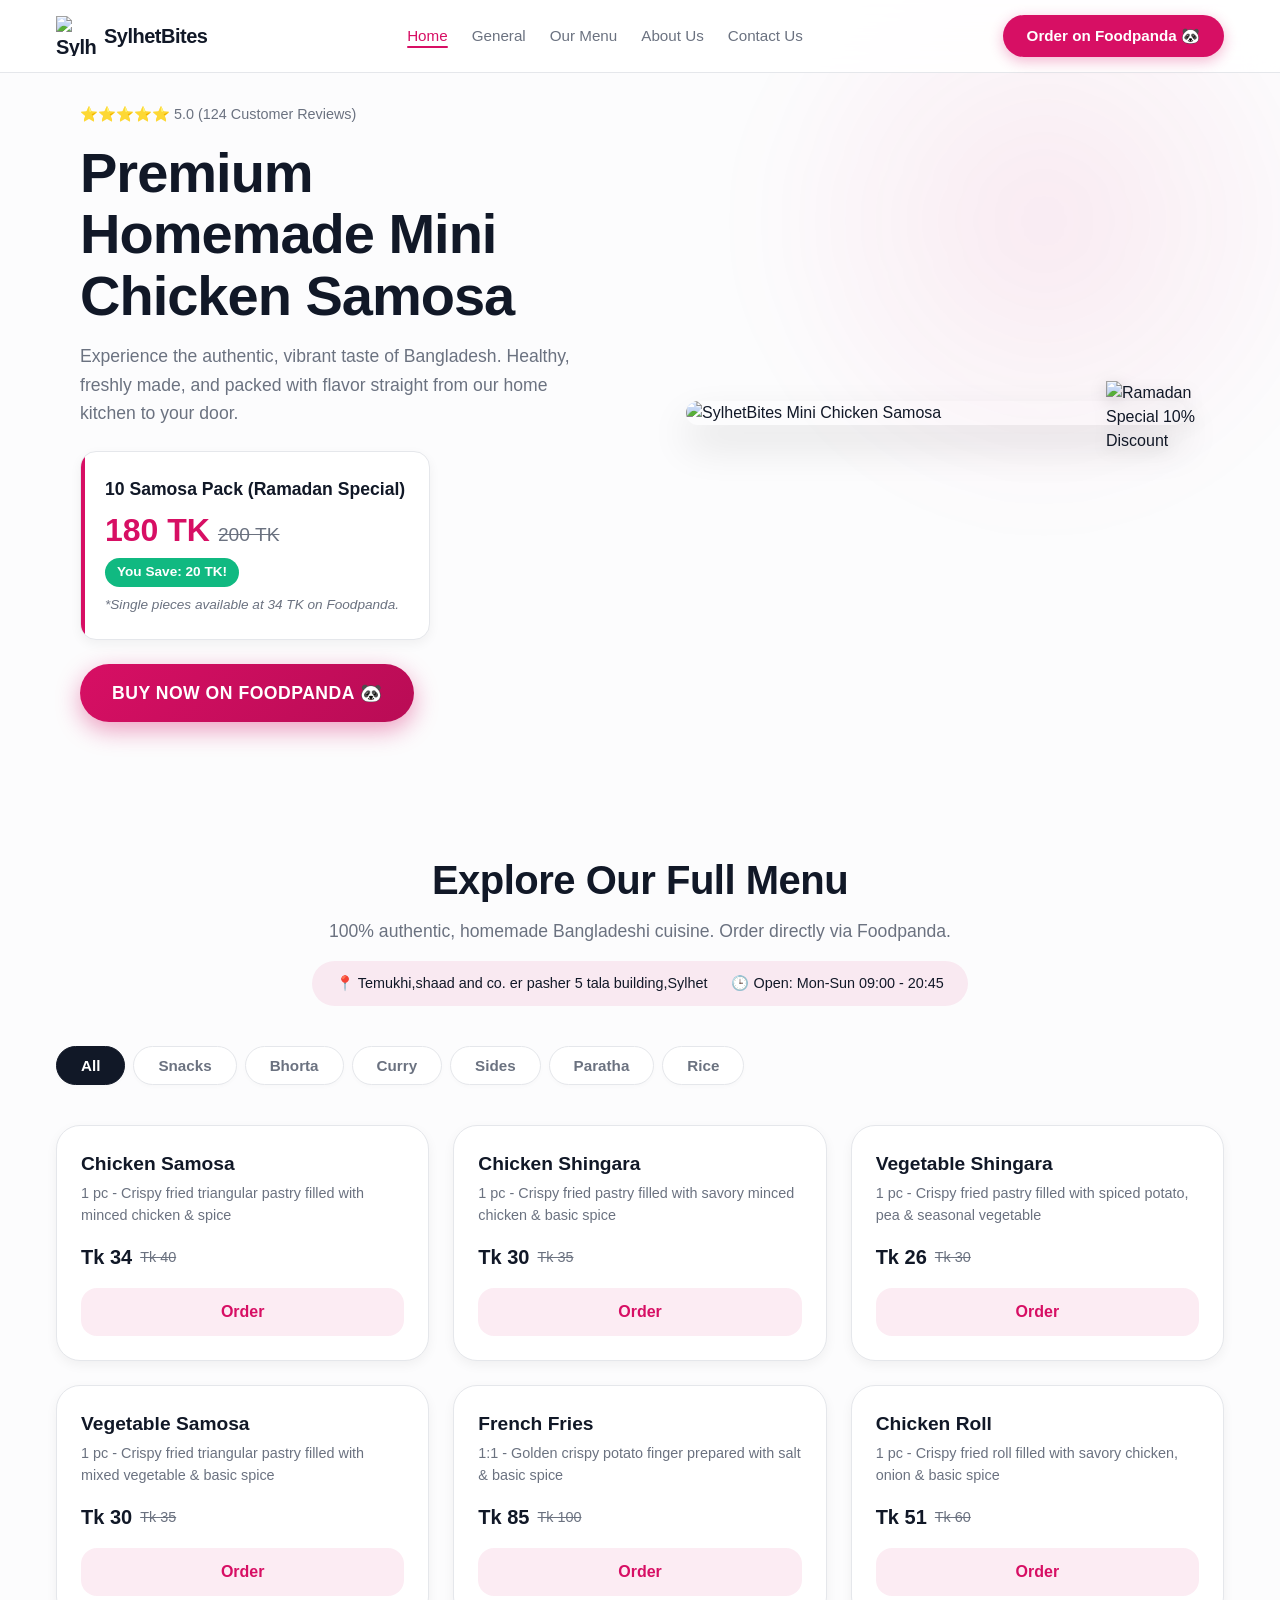
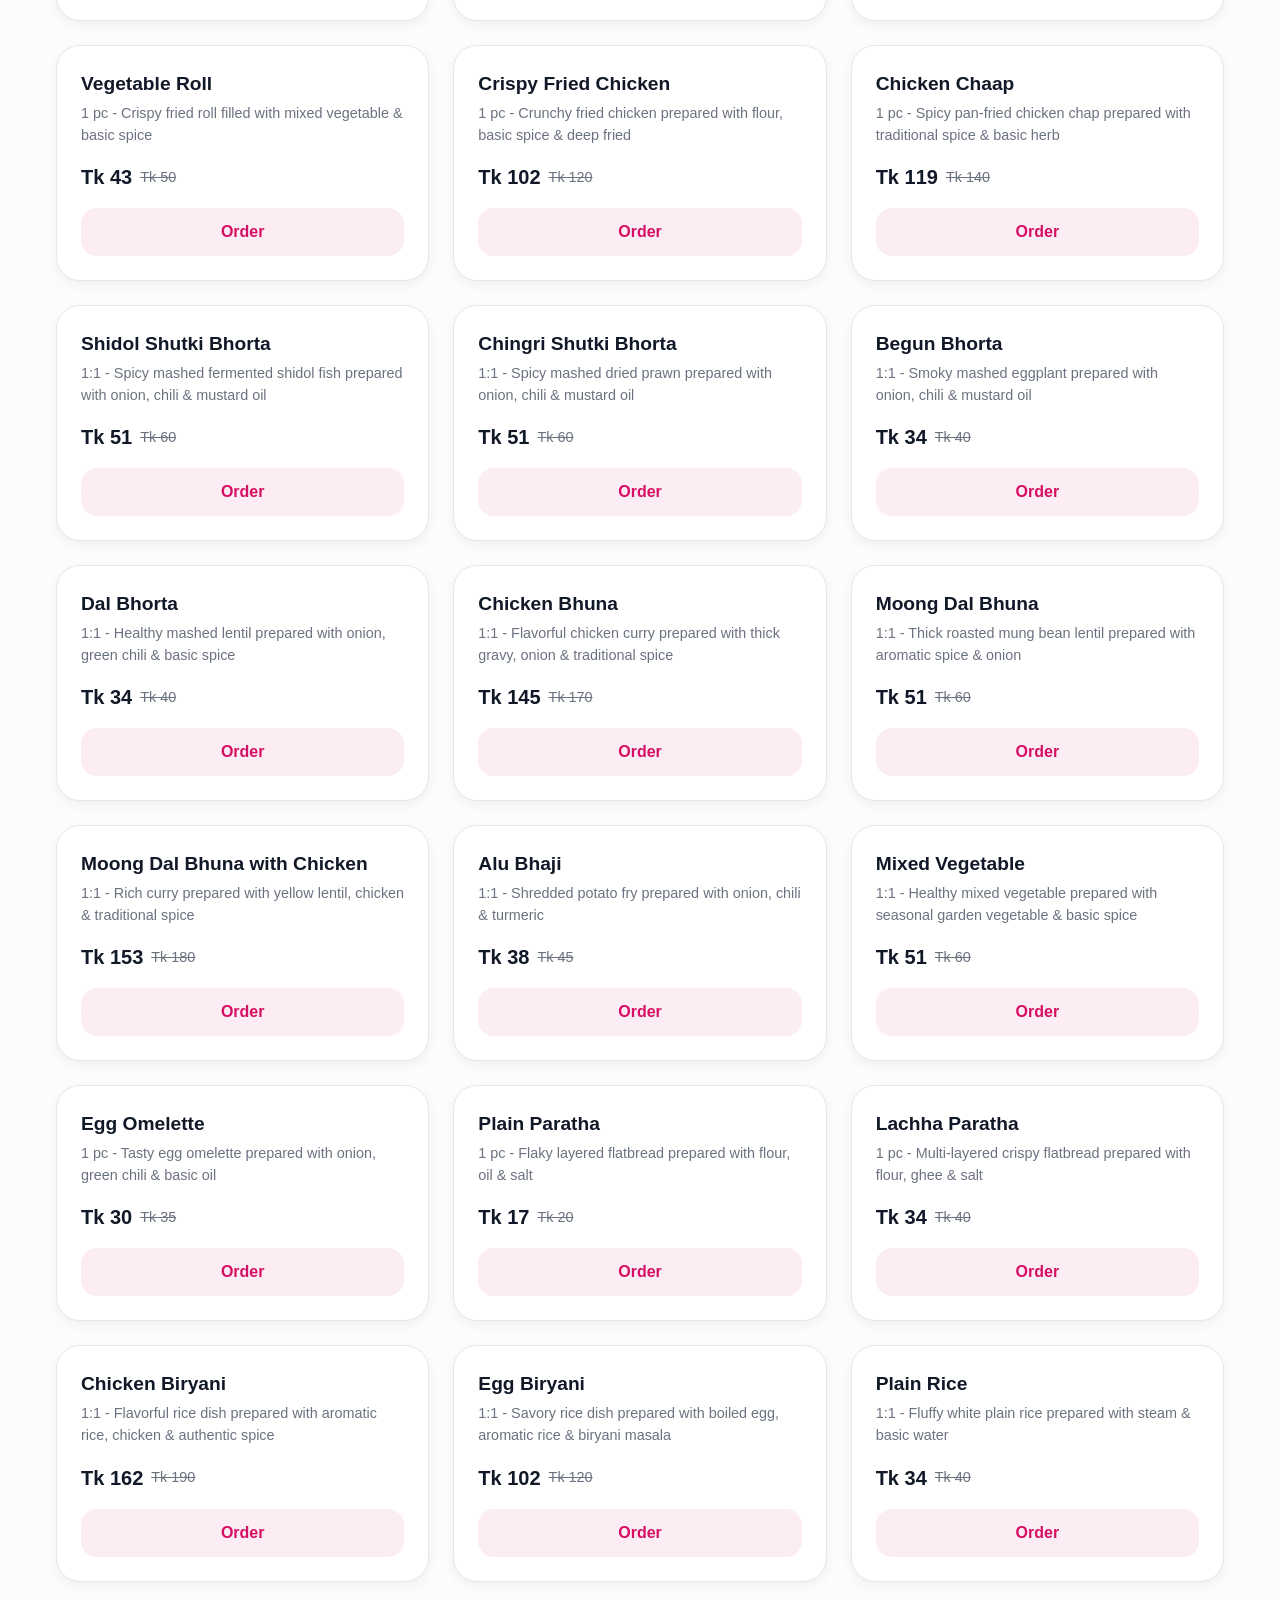
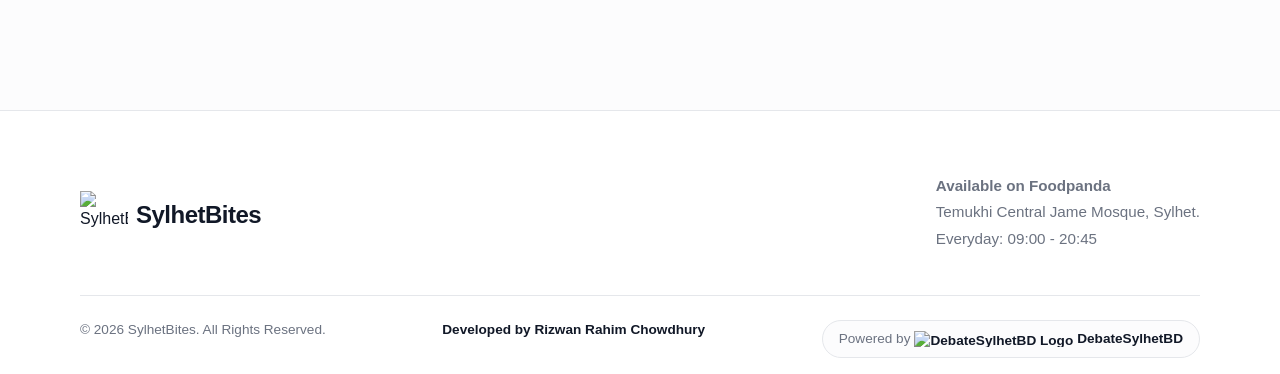
==== commit a270cac5: "Add 'General' link to navigation menu" ====
--- a/index.html
+++ b/index.html
@@ -178,24 +178,6 @@
       }
     },
     {
-      "@type": "BreadcrumbList",
-      "@id": "https://sylhetbites.pages.dev/#breadcrumb",
-      "itemListElement": [
-        {
-          "@type": "ListItem",
-          "position": 1,
-          "name": "Home",
-          "item": "https://sylhetbites.pages.dev/"
-        },
-        {
-          "@type": "ListItem",
-          "position": 2,
-          "name": "Our Menu",
-          "item": "https://sylhetbites.pages.dev/#menu"
-        }
-      ]
-    },
-    {
       "@type": "FAQPage",
       "@id": "https://sylhetbites.pages.dev/#faq",
       "mainEntity": [
@@ -306,8 +288,9 @@
             </div>
 
             <ul class="nav-links" id="nav-links">
-                <li><a href="#home" class="active">Home</a></li>
-                <li><a href="#menu">Our Menu</a></li>
+                <li><a href="/" class="active">Home</a></li>
+                <li><a href="https://sylhetbites.pages.dev/general/">General</a></li>
+                <li><a href="https://sylhetbites.pages.dev/general/our-menu/">Our Menu</a></li>
                 <li><a href="https://sylhetbites.pages.dev/general/about-us/">About Us</a></li>
                 <li><a href="https://sylhetbites.pages.dev/general/contact-us/">Contact Us</a></li>
             </ul>
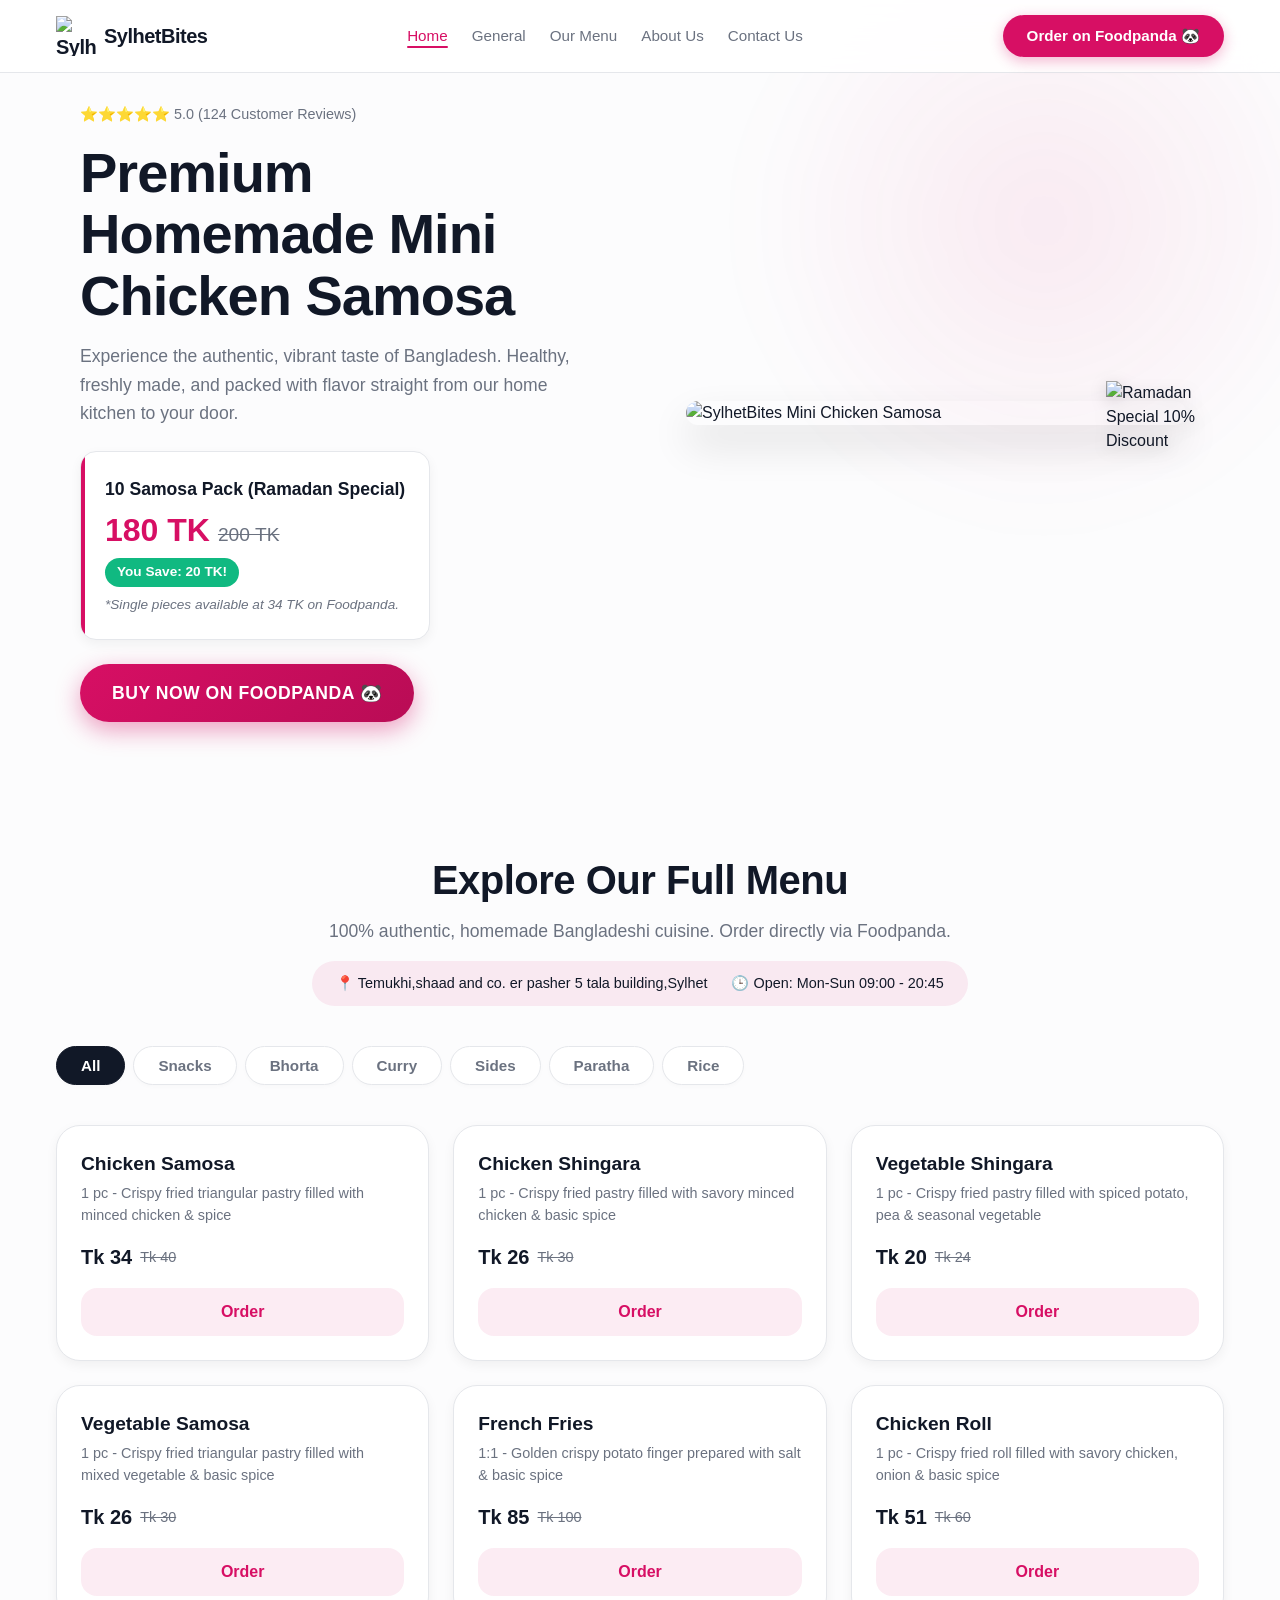
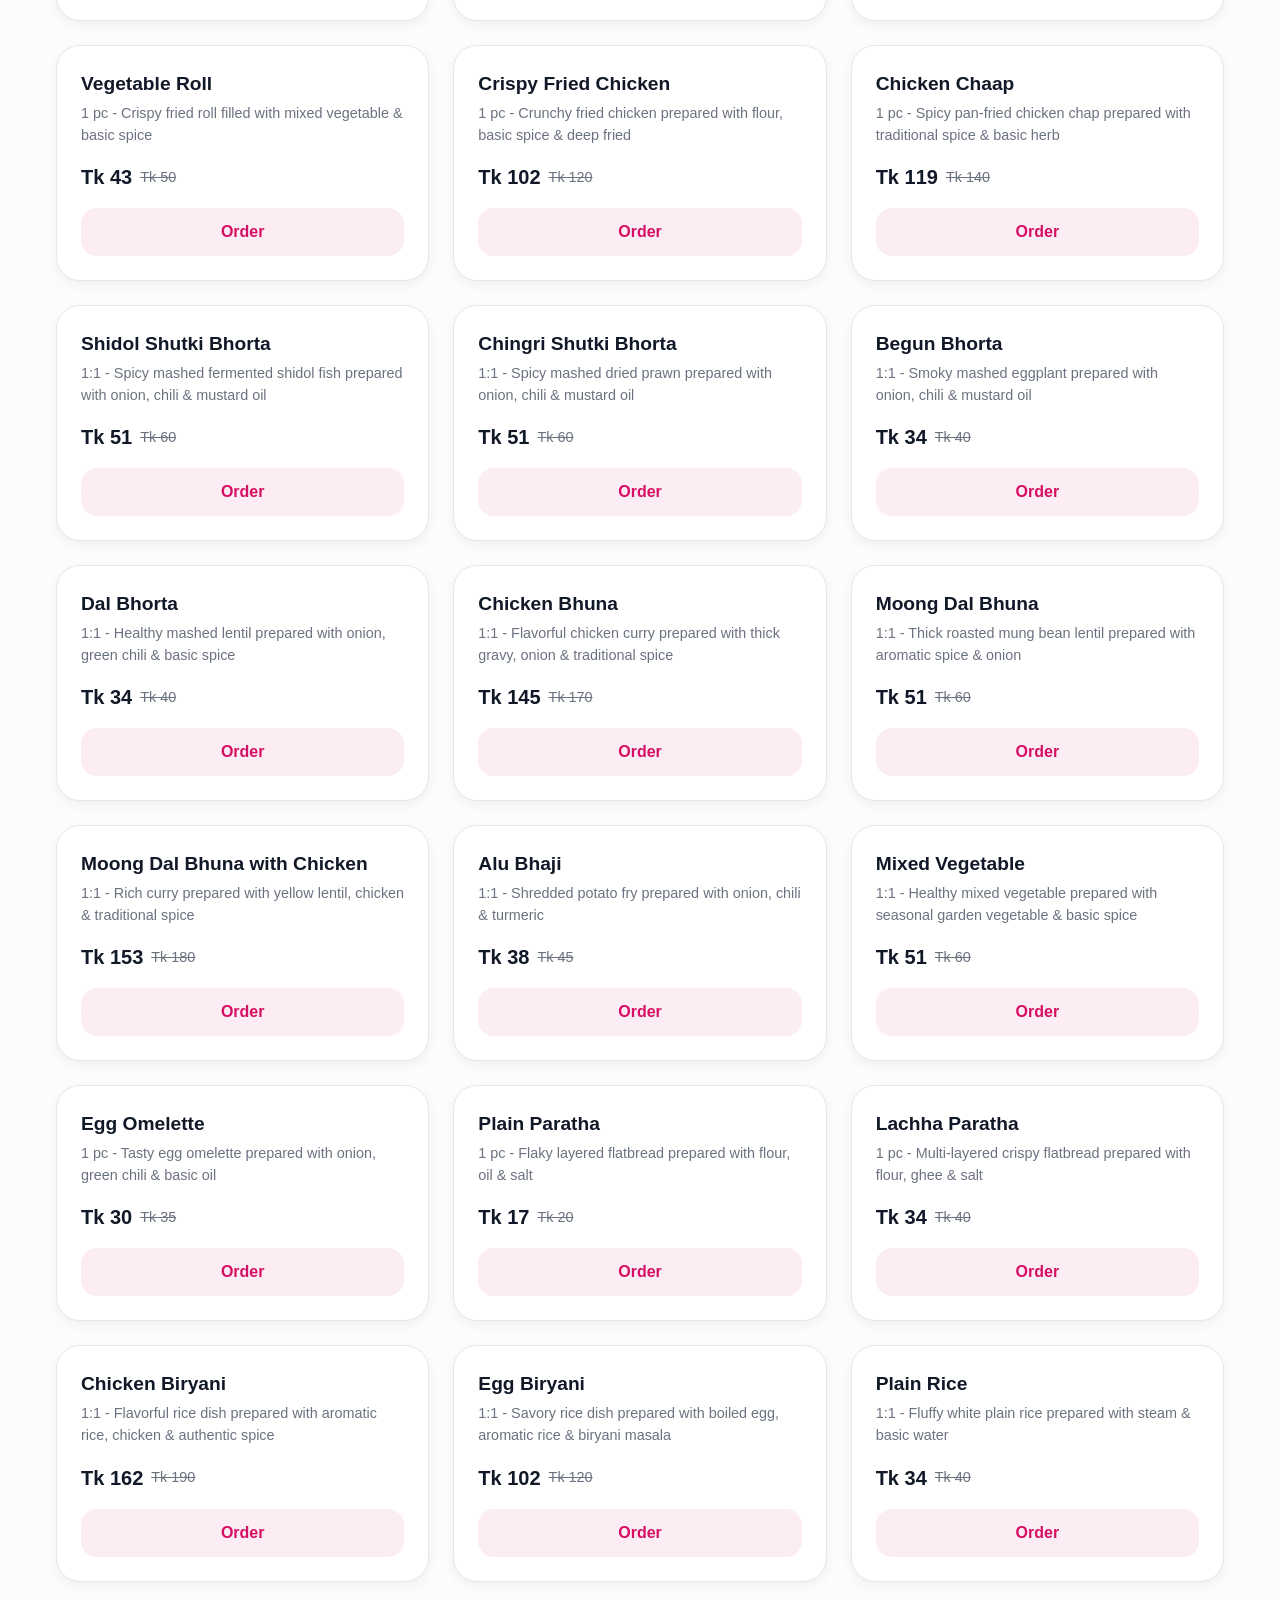
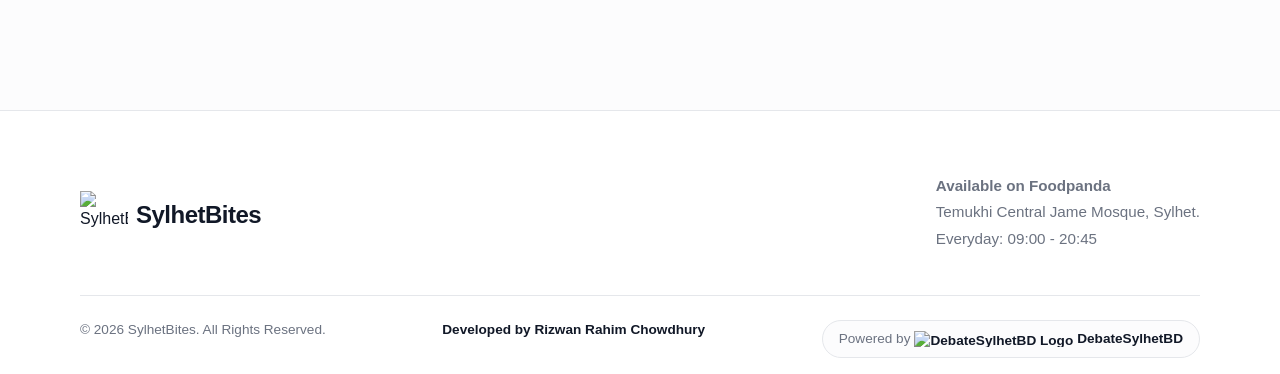
==== commit 471ffc66: "Update prices for Chicken and Vegetable Shingara" ====
--- a/index.html
+++ b/index.html
@@ -218,8 +218,8 @@
           "name": "Snacks",
           "hasMenuItem": [
             { "@type": "MenuItem", "name": "Chicken Samosa", "offers": { "@type": "Offer", "price": "34", "priceCurrency": "BDT" } },
-            { "@type": "MenuItem", "name": "Chicken Shingara", "offers": { "@type": "Offer", "price": "30", "priceCurrency": "BDT" } },
-            { "@type": "MenuItem", "name": "Vegetable Shingara", "offers": { "@type": "Offer", "price": "26", "priceCurrency": "BDT" } },
+            { "@type": "MenuItem", "name": "Chicken Shingara", "offers": { "@type": "Offer", "price": "26", "priceCurrency": "BDT" } },
+            { "@type": "MenuItem", "name": "Vegetable Shingara", "offers": { "@type": "Offer", "price": "20", "priceCurrency": "BDT" } },
             { "@type": "MenuItem", "name": "Vegetable Samosa", "offers": { "@type": "Offer", "price": "30", "priceCurrency": "BDT" } },
             { "@type": "MenuItem", "name": "French Fries", "offers": { "@type": "Offer", "price": "85", "priceCurrency": "BDT" } },
             { "@type": "MenuItem", "name": "Chicken Roll", "offers": { "@type": "Offer", "price": "51", "priceCurrency": "BDT" } },
@@ -362,8 +362,8 @@
                 <h3>Chicken Shingara</h3>
                 <p>1 pc - Crispy fried pastry filled with savory minced chicken & basic spice</p>
                 <div class="price-wrap">
-                    <span class="price-discount">Tk 30</span>
-                    <span class="price-regular">Tk 35</span>
+                    <span class="price-discount">Tk 26</span>
+                    <span class="price-regular">Tk 30</span>
                 </div>
                 <a href="https://www.foodpanda.com.bd/bn/restaurant/k932/sylhetbites" target="_blank" class="item-order-btn">Order</a>
             </div>
@@ -371,17 +371,17 @@
                 <h3>Vegetable Shingara</h3>
                 <p>1 pc - Crispy fried pastry filled with spiced potato, pea & seasonal vegetable</p>
                 <div class="price-wrap">
+                    <span class="price-discount">Tk 20</span>
+                    <span class="price-regular">Tk 24</span>
+                </div>
+                <a href="https://www.foodpanda.com.bd/bn/restaurant/k932/sylhetbites" target="_blank" class="item-order-btn">Order</a>
+            </div>
+            <div class="menu-item" data-category="snacks">
+                <h3>Vegetable Samosa</h3>
+                <p>1 pc - Crispy fried triangular pastry filled with mixed vegetable & basic spice</p>
+                <div class="price-wrap">
                     <span class="price-discount">Tk 26</span>
                     <span class="price-regular">Tk 30</span>
-                </div>
-                <a href="https://www.foodpanda.com.bd/bn/restaurant/k932/sylhetbites" target="_blank" class="item-order-btn">Order</a>
-            </div>
-            <div class="menu-item" data-category="snacks">
-                <h3>Vegetable Samosa</h3>
-                <p>1 pc - Crispy fried triangular pastry filled with mixed vegetable & basic spice</p>
-                <div class="price-wrap">
-                    <span class="price-discount">Tk 30</span>
-                    <span class="price-regular">Tk 35</span>
                 </div>
                 <a href="https://www.foodpanda.com.bd/bn/restaurant/k932/sylhetbites" target="_blank" class="item-order-btn">Order</a>
             </div>
